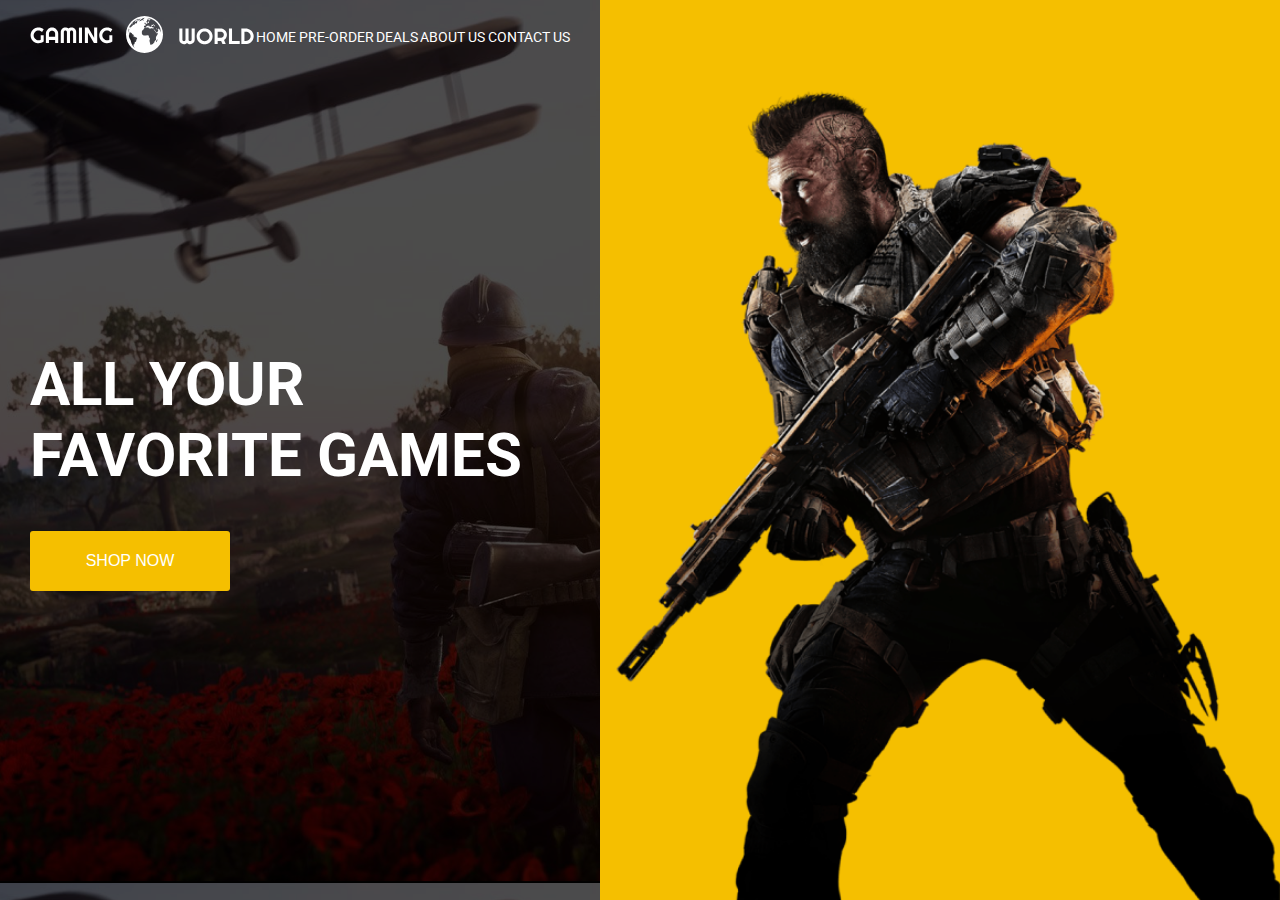
==== game_home.html @ 1ecc3263 "gaming_site" ====
<!DOCTYPE html>
<html lang="en">
  <link rel="stylesheet" href="css/game.css" />
  <head>
    <meta charset="UTF-8" />
    <meta name="viewport" content="width=device-width, initial-scale=1.0" />
    <title>Gaming World</title>
  </head>
  <body>
    <!-- Left side -->
    <div class="parent">
      <div class="main">
        <ul class="nav">
          <li><img src="images/gaming_logo.svg" alt="logo" /></li>
          <li><a href="">HOME</a></li>
          <li><a href="">PRE-ORDER</a></li>
          <li><a href="">DEALS</a></li>
          <li><a href="">ABOUT US</a></li>
          <li><a href="">CONTACT US</a></li>
        </ul>
        <div class="cover">
          <h1 class="cover-heading">ALL YOUR <br />FAVORITE GAMES</h1>
          <button class="btn-cover">SHOP NOW</button>
        </div>
      </div>
      <img src="images/cod_soilder.png" alt="solder" />
    </div>
  </body>
</html>
---- css/game.css ----
@import url("https://fonts.googleapis.com/css?family=Roboto&display=swap");

body {
  margin: 0;
  padding: 0;
  width: 100%;
  background-color: #f5bf00;
}

.parent {
  width: 100%;
  height: 100vh;
  display: flex;
}

.main {
  width: 65%;
  background: url("/images/bg_game.png");
  position: relative;
}

.nav {
  display: flex;
  flex-direction: row;
  list-style-type: none;
  align-items: center;
  padding: 0;
  margin-right: 30px;
  margin-left: 30px;
  justify-content: space-between;
}

a {
  text-decoration: none;
  list-style: none;
  color: white;
  font-size: 14px;
  font-family: "Roboto";
}

.cover {
  position: absolute;
  top: 0;
  left: 0;
  display: flex;
  flex-direction: column;
  justify-content: center;
  width: 100%;
  height: 100%;
}
.cover-heading {
  font-family: "Roboto";
  font-size: 60px;
  color: white;
  font-weight: bold;
  margin-left: 30px;
}

.btn-cover {
  background-color: #f5bf00;
  border: none;
  color: white;
  font-size: 16px;
  border-radius: 3px;
  width: 200px;
  height: 60px;
  margin-left: 30px;
}
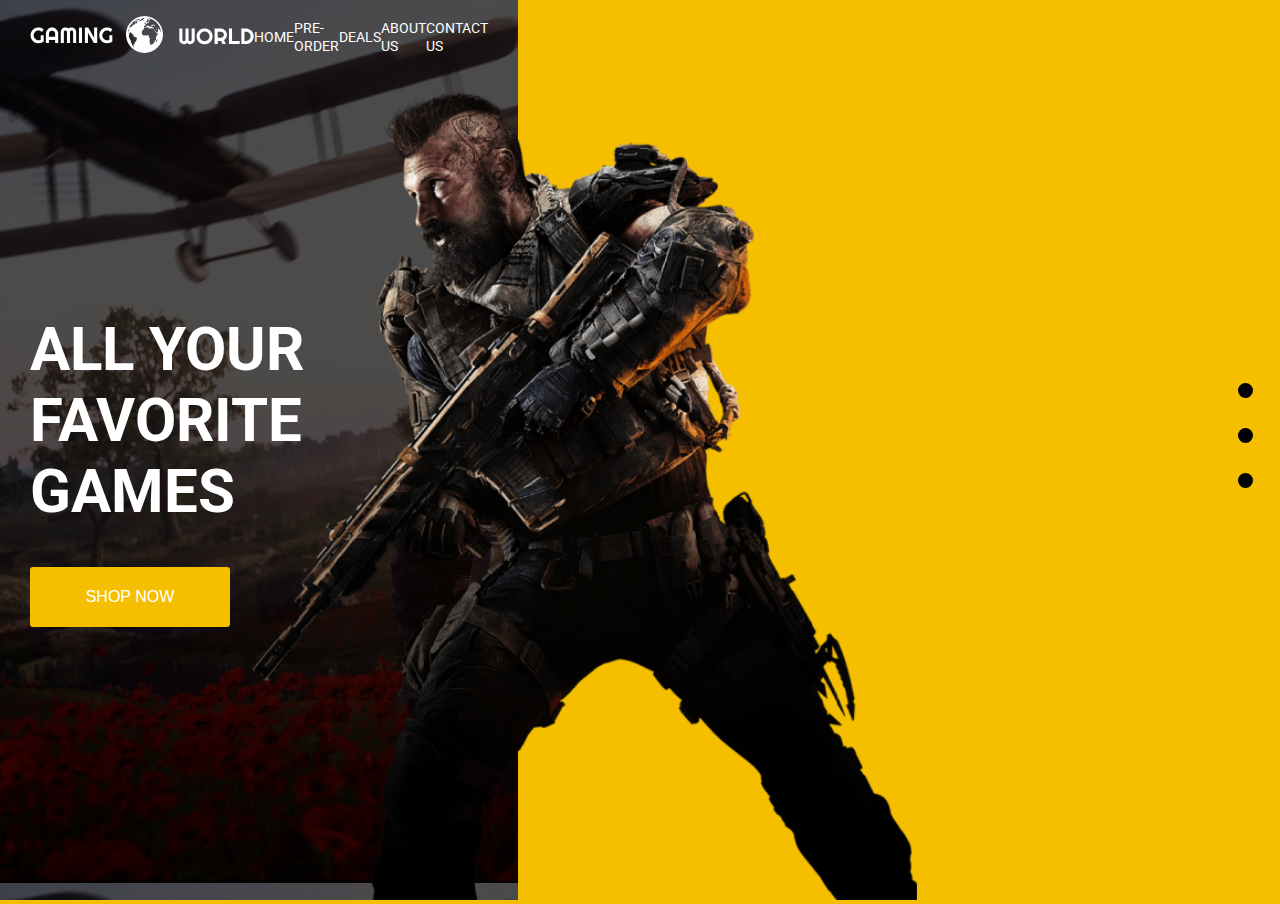
==== commit 4d9715f9: "mid_pic" ====
--- a/game_home.html
+++ b/game_home.html
@@ -7,8 +7,8 @@
     <title>Gaming World</title>
   </head>
   <body>
-    <!-- Left side -->
     <div class="parent">
+      <!--------------------- Left side --------------->
       <div class="main">
         <ul class="nav">
           <li><img src="images/gaming_logo.svg" alt="logo" /></li>
@@ -23,7 +23,23 @@
           <button class="btn-cover">SHOP NOW</button>
         </div>
       </div>
-      <img src="images/cod_soilder.png" alt="solder" />
+
+      <div class="mid-pic">
+        <img src="images/cod_soilder.png" alt="solder" class="soilder-pic" />
+      </div>
+      <div class="slider-dot">
+        <ul class="dot-container">
+          <li>
+            <a><div></div></a>
+          </li>
+          <li>
+            <a><div></div></a>
+          </li>
+          <li>
+            <a><div></div></a>
+          </li>
+        </ul>
+      </div>
     </div>
   </body>
 </html>
--- a/css/game.css
+++ b/css/game.css
@@ -14,9 +14,11 @@
 }
 
 .main {
-  width: 65%;
+  width: 100%;
   background: url("/images/bg_game.png");
   position: relative;
+  margin: 0;
+  padding: 0;
 }
 
 .nav {
@@ -45,7 +47,6 @@
   display: flex;
   flex-direction: column;
   justify-content: center;
-  width: 100%;
   height: 100%;
 }
 .cover-heading {
@@ -66,3 +67,31 @@
   height: 60px;
   margin-left: 30px;
 }
+
+.mid-pic {
+  position: relative;
+  right: 22%;
+}
+.soilder-pic {
+  height: 100vh;
+}
+
+.slider-dot {
+  display: flex;
+  align-items: center;
+}
+.dot-container {
+  list-style-type: none;
+}
+
+.dot-container li {
+  margin-right: 30px;
+  margin-bottom: 30px;
+}
+
+.dot-container li a div {
+  width: 15px;
+  height: 15px;
+  background-color: black;
+  border-radius: 50px;
+}
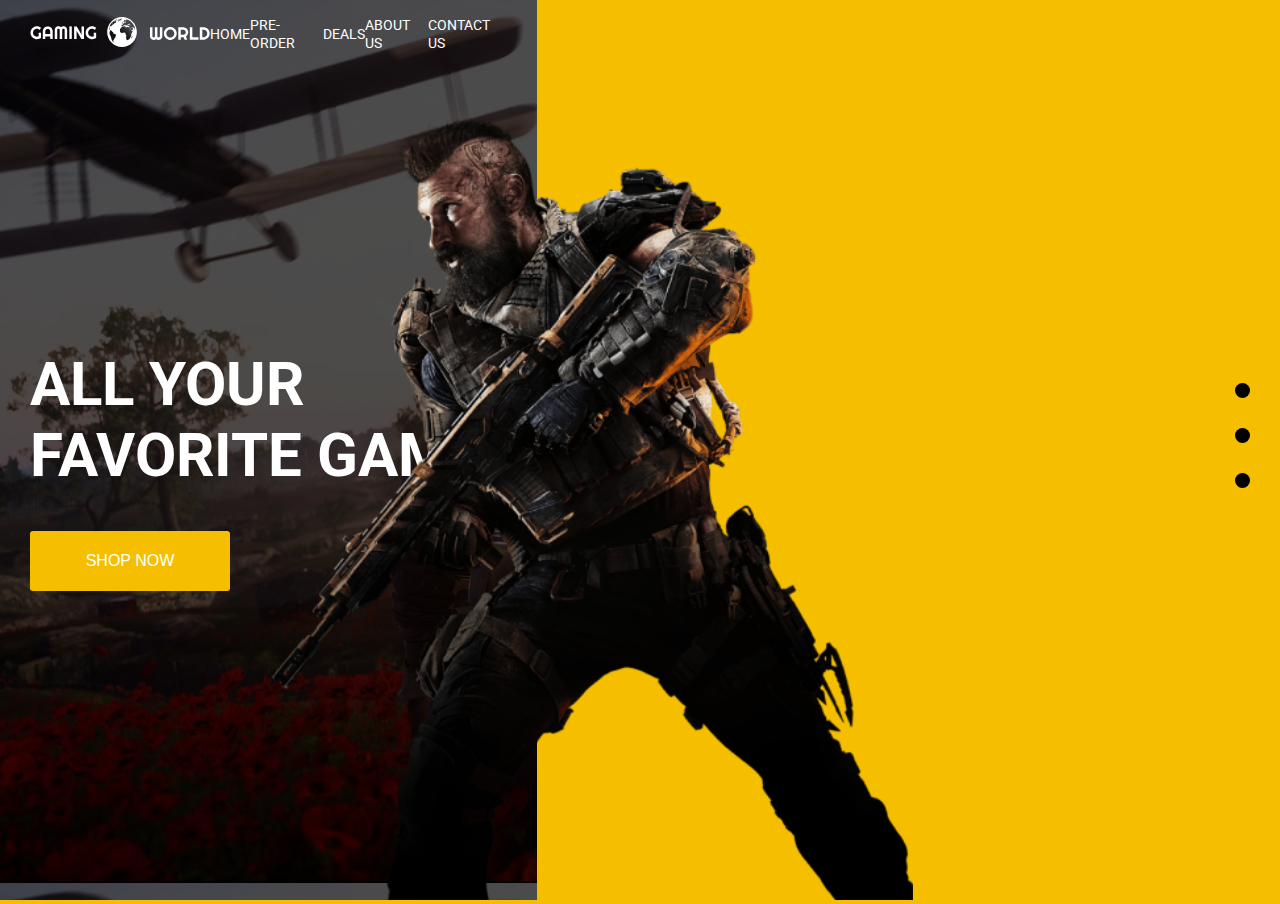
==== commit 0e0acf77: "soilder-pic" ====
--- a/game_home.html
+++ b/game_home.html
@@ -11,7 +11,9 @@
       <!--------------------- Left side --------------->
       <div class="main">
         <ul class="nav">
-          <li><img src="images/gaming_logo.svg" alt="logo" /></li>
+          <li>
+            <img src="images/gaming_logo.svg" alt="logo" class="main-logo" />
+          </li>
           <li><a href="">HOME</a></li>
           <li><a href="">PRE-ORDER</a></li>
           <li><a href="">DEALS</a></li>
@@ -25,7 +27,7 @@
       </div>
 
       <div class="mid-pic">
-        <img src="images/cod_soilder.png" alt="solder" class="soilder-pic" />
+        <img src="images/cod-soilder.png" alt="solder" class="soilder-pic" />
       </div>
       <div class="slider-dot">
         <ul class="dot-container">
--- a/css/game.css
+++ b/css/game.css
@@ -14,7 +14,7 @@
 }
 
 .main {
-  width: 100%;
+  width: 65%;
   background: url("/images/bg_game.png");
   position: relative;
   margin: 0;
@@ -38,6 +38,12 @@
   color: white;
   font-size: 14px;
   font-family: "Roboto";
+}
+
+.main-logo {
+  width: 180px;
+  margin: 0;
+  padding: 0;
 }
 
 .cover {
@@ -71,9 +77,10 @@
 .mid-pic {
   position: relative;
   right: 22%;
+  margin-top: 30px;
 }
 .soilder-pic {
-  height: 100vh;
+  height: 100%;
 }
 
 .slider-dot {
